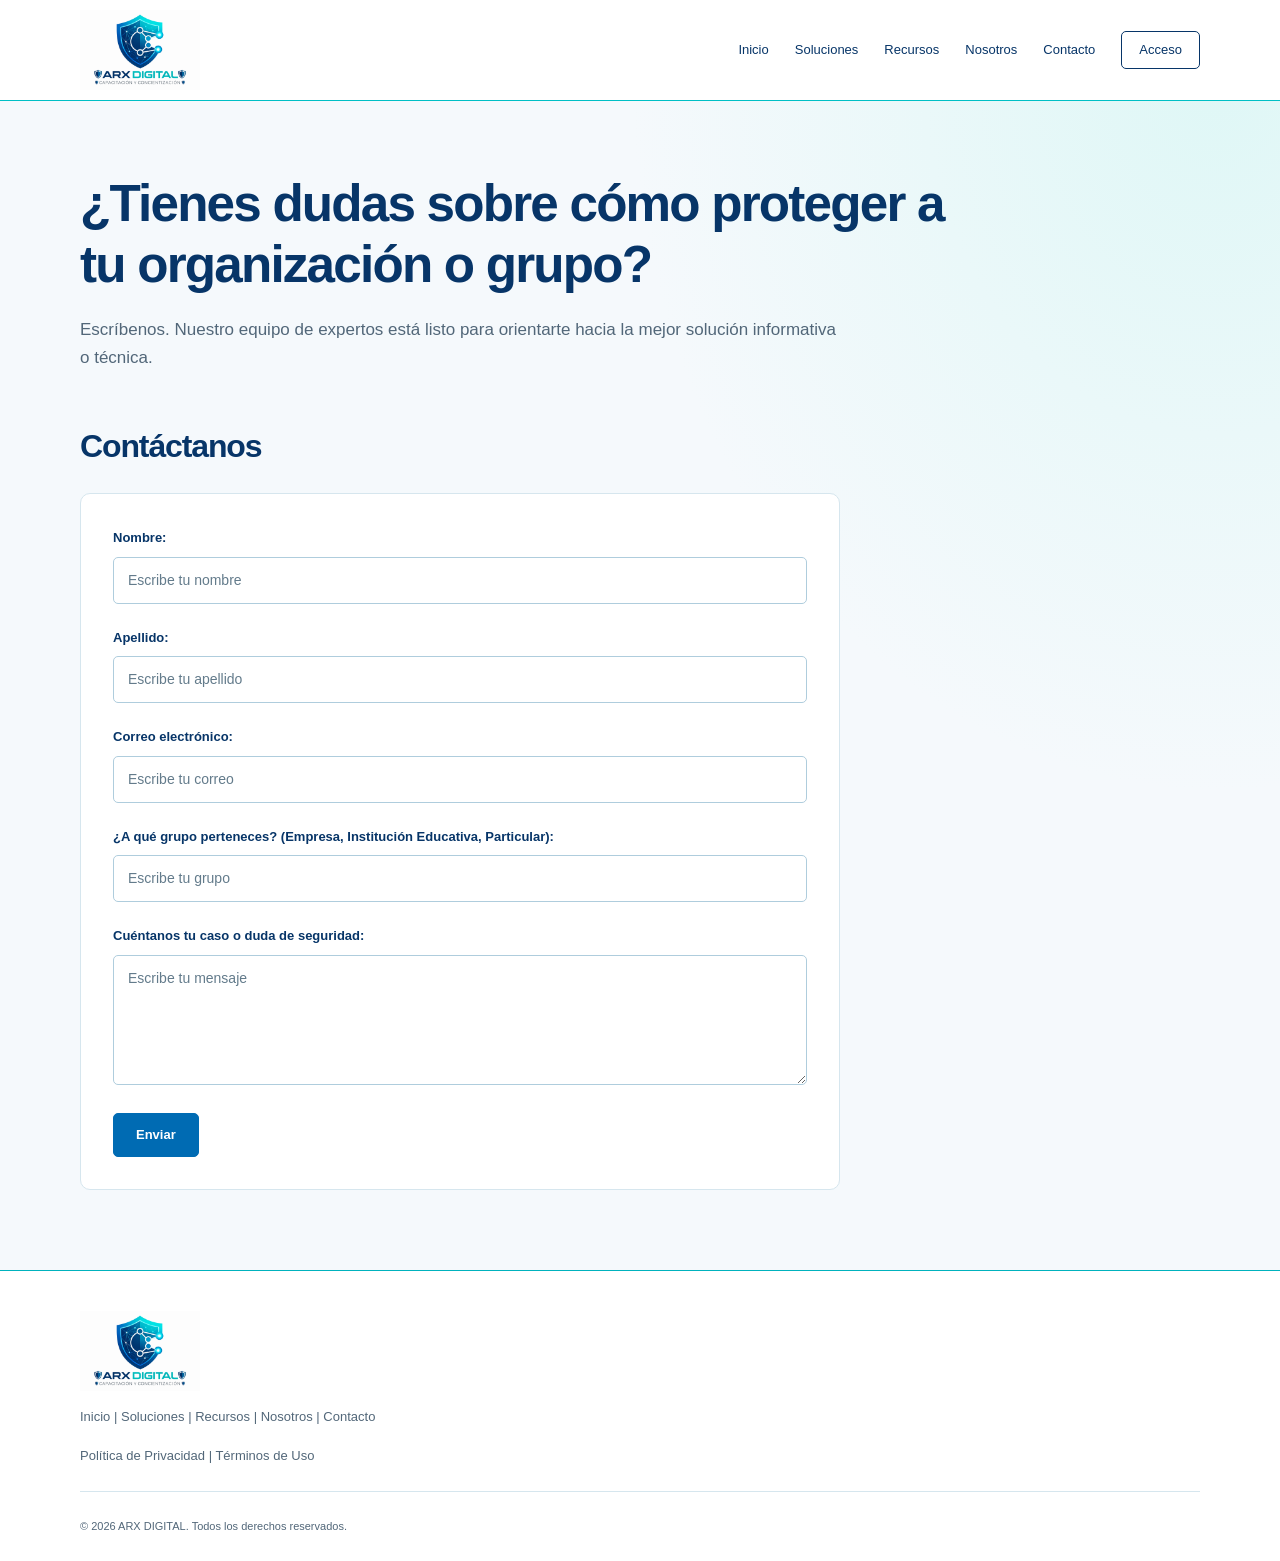
==== Contacto.html @ ed542d1c "Add logo to header and footer in Contacto.html" ====
<!DOCTYPE html>
<html lang="es">
<head>
    <meta charset="UTF-8">
    <meta name="viewport" content="width=device-width, initial-scale=1.0">
    <title>ARX DIGITAL - Contacto</title>
    <link rel="stylesheet" href="css/contacto.css">
</head>
<body>

    <header>
        <nav>
            <a href="index.html"><img class="arx-logo" src="img/logo-arx.png" alt="ARX DIGITAL" width="120" height="80"></a> | 
            <a href="index.html">Inicio</a> 
            <a href="Soluciones.html">Soluciones</a> 
            <a href="Recursos.html">Recursos</a> 
            <a href="Nosotros.html">Nosotros</a> 
            <a href="Contacto.html">Contacto</a>
            <a href="login.html">Acceso</a>
        </nav>
    </header>

    <hr>

    <main>
        <section>
            <h1>¿Tienes dudas sobre cómo proteger a tu organización o grupo?</h1>
            <p>Escríbenos. Nuestro equipo de expertos está listo para orientarte hacia la mejor solución informativa o técnica.</p>
        </section>

        <!-- Sección de Contacto (Formulario Real) -->
        <section>
            <h2>Contáctanos</h2>
            
            <form action="#" method="POST">
                <p>
                    <label for="nombre">Nombre:</label><br>
                    <input type="text" id="nombre" name="nombre" placeholder="Escribe tu nombre" required>
                </p>
                <p>
                    <label for="apellido">Apellido:</label><br>
                    <input type="text" id="apellido" name="apellido" placeholder="Escribe tu apellido" required>
                </p>
                <p>
                    <label for="correo">Correo electrónico:</label><br>
                    <input type="email" id="correo" name="correo" placeholder="Escribe tu correo" required>
                </p>
                <p>
                    <label for="grupo">¿A qué grupo perteneces? (Empresa, Institución Educativa, Particular):</label><br>
                    <input type="text" id="grupo" name="grupo" placeholder="Escribe tu grupo" required>
                </p>
                <p>
                    <label for="mensaje">Cuéntanos tu caso o duda de seguridad:</label><br>
                    <textarea id="mensaje" name="mensaje" rows="4" cols="50" placeholder="Escribe tu mensaje" required></textarea>
                </p>
                <p>
                    <button type="submit">Enviar</button>
                </p>
            </form>
        </section>
    </main>

    <hr>

    <footer>
        <p><strong><img class="arx-logo" src="img/logo-arx.png" alt="ARX DIGITAL" width="120" height="80"></strong></p>
        
        <p>
            <a href="index.html">Inicio</a> |
            <a href="Soluciones.html">Soluciones</a> |
            <a href="Recursos.html">Recursos</a> |
            <a href="Nosotros.html">Nosotros</a> |
            <a href="Contacto.html">Contacto</a>
        </p>

        <p>
           <span id="btn-privacidad" class="open-modal-link">Política de Privacidad</span> |
           <span id="btn-terminos" class="open-modal-link">Términos de Uso</span> 
        </p>

        <p>&copy; 2026 ARX DIGITAL. Todos los derechos reservados.</p>
    </footer>

    <!-- Archivo JavaScript para controlar las ventanas modales dinámicamente -->
    <script src="js/contacto.js"></script>
</body>
</html>
---- css/contacto.css ----
:root {
    --ink: #073568;
    --muted: #526779;
    --line: #d6e6ee;
    --soft: #edf8fa;
    --radius: 10px;
}

* {
    box-sizing: border-box;
}

html {
    scroll-behavior: smooth;
}

body {
    margin: 0;
    color: var(--ink);
    background: #fff;
    font-family: Arial, Helvetica, sans-serif;
    line-height: 1.65;
}

a {
    color: inherit;
    text-decoration: none;
}

a:hover {
    text-decoration: underline;
    text-underline-offset: 5px;
}

a:focus-visible,
button:focus-visible,
input:focus-visible,
textarea:focus-visible {
    outline: 3px solid #00869b;
    outline-offset: 5px;
}

header {
    border-bottom: 1px solid var(--line);
    background: #fff;
}

header nav {
    width: min(1120px, 88%);
    min-height: 96px;
    margin-inline: auto;
    display: flex;
    align-items: center;
    justify-content: flex-end;
    flex-wrap: wrap;
    gap: 26px;
}

header nav a:first-child {
    margin-right: auto;
    font-weight: 800;
    font-size: 14px;
    letter-spacing: 1px;
    white-space: nowrap;
}

header nav {
    font-size: 0;
}

header nav a {
    color: var(--ink);
    font-size: 13px;
    padding-block: 10px;
}

header nav a:last-child {
    border: 1px solid var(--ink);
    padding: 7px 17px;
    border-radius: 5px;
}

header nav a:last-child:hover {
    background: var(--ink);
    color: #fff;
    text-decoration: none;
}

body > hr {
    display: none;
}

main {
    width: min(1120px, 88%);
    margin-inline: auto;
}

main section {
    margin-block: 76px;
}

main section:first-child {
    margin-top: 72px;
    margin-bottom: 55px;
}

h1,
h2,
h3 {
    line-height: 1.2;
    margin: 0 0 20px;
    letter-spacing: -0.035em;
}

h1 {
    max-width: 880px;
    font-size: clamp(32px, 4vw, 54px);
    font-weight: 750;
}

h2 {
    font-size: clamp(25px, 2.5vw, 32px);
}

h3 {
    font-size: 20px;
    letter-spacing: -0.02em;
}

p {
    color: var(--muted);
    margin: 0 0 20px;
}

main section:first-child p {
    max-width: 760px;
    font-size: 17px;
}

main section:nth-child(2) {
    max-width: 760px;
    margin-top: 0;
    margin-bottom: 80px;
}

form {
    width: 100%;
    margin-top: 28px;
    padding: 32px;
    border: 1px solid var(--line);
    border-radius: var(--radius);
    background: #fff;
}

form p {
    margin-bottom: 22px;
    color: var(--ink);
    font-size: 14px;
}

form label {
    display: inline-block;
    margin-bottom: 8px;
    color: var(--ink);
    font-size: 13px;
    font-weight: 700;
}

form input,
form textarea {
    display: block;
    width: 100%;
    padding: 12px 14px;
    border: 1px solid #afcddd;
    border-radius: 5px;
    background: #fff;
    color: var(--ink);
    font-family: Arial, Helvetica, sans-serif;
    font-size: 14px;
    line-height: 1.5;
    transition: border-color 0.2s ease;
}

form input {
    min-height: 44px;
}

form textarea {
    min-height: 130px;
    resize: vertical;
}

form input::placeholder,
form textarea::placeholder {
    color: #637b8b;
    opacity: 1;
}

form input:focus,
form textarea:focus {
    border-color: #00869b;
    outline: none;
}

form p:last-child {
    margin-top: 28px;
    margin-bottom: 0;
}

form button {
    display: inline-flex;
    justify-content: center;
    align-items: center;
    min-height: 44px;
    padding: 12px 22px;
    border: 1px solid var(--ink);
    border-radius: 5px;
    background: var(--ink);
    color: #fff;
    font-family: Arial, Helvetica, sans-serif;
    font-size: 13px;
    font-weight: 700;
    cursor: pointer;
    transition: background 0.2s ease;
}

form button:hover {
    background: #075781;
}

footer {
    margin-top: 80px;
    padding: 40px max(6%, calc((100% - 1120px) / 2)) 0;
    border-top: 1px solid var(--line);
    background: #fff;
}

footer p:first-child {
    margin-bottom: 15px;
}

footer p:first-child strong {
    display: inline-block;
    color: var(--ink);
    font-size: 14px;
    font-weight: 800;
    letter-spacing: 1px;
}

footer p a {
    color: var(--muted);
    font-size: 13px;
}

footer p a:hover {
    color: var(--ink);
}

footer p {
    font-size: 13px;
    margin-bottom: 18px;
}

footer p:last-child {
    margin: 25px 0 0;
    padding-block: 25px;
    border-top: 1px solid var(--line);
    font-size: 11px;
}

.open-modal-link {
    color: var(--muted);
    font-size: 13px;
    cursor: pointer;
    text-decoration: none;
}

.open-modal-link:hover {
    color: var(--ink);
    text-decoration: underline;
}

.modal-overlay {
    display: flex;
    position: fixed;
    top: 0;
    left: 0;
    width: 100vw;
    height: 100vh;
    background-color: rgba(0, 0, 0, 0.6);
    z-index: 9999;
    justify-content: center;
    align-items: center;
}

.modal-content {
    background-color: #ffffff;
    padding: 32px;
    border-radius: var(--radius);
    max-width: 650px;
    width: 90%;
    max-height: 80vh;
    overflow-y: auto;
    position: relative;
    box-shadow: 0 10px 25px rgba(0, 0, 0, 0.2);
}

.modal-subtitle {
    font-size: 13px;
    color: var(--muted);
    margin-bottom: 20px;
    border-bottom: 1px solid var(--line);
    padding-bottom: 10px;
}

.close-btn {
    position: absolute;
    top: 16px;
    right: 20px;
    font-size: 28px;
    line-height: 1;
    color: var(--muted);
    cursor: pointer;
    user-select: none;
}

.close-btn:hover {
    color: var(--ink);
}


@media (max-width: 850px) {
    header nav {
        min-height: auto;
        justify-content: center;
        gap: 19px;
        padding-block: 20px;
    }
    header nav a:first-child {
        width: 100%;
        margin-right: 0;
        text-align: center;
    }
    main { width: 88%; }
    main section:first-child { margin-top: 50px; }
    main section:nth-child(2) { max-width: 100%; }
    form { padding: 28px; }
    footer { padding-inline: 6%; }
}

@media (max-width: 560px) {
    header nav { width: 90%; gap: 12px; }
    header nav a { font-size: 12px; }
    main { width: 90%; }
    main section { margin-block: 50px; }
    main section:first-child { margin-top: 42px; margin-bottom: 40px; }
    h1 { font-size: clamp(30px, 8vw, 38px); }
    h2 { font-size: 25px; }
    main section:first-child p { font-size: 15px; }
    form { padding: 22px 18px; }
    form p { margin-bottom: 20px; }
    form input, form textarea { font-size: 16px; }
    form button { width: 100%; }
    footer { margin-top: 55px; padding: 30px 5% 0; }
}

body { background: radial-gradient(ellipse at 95% 5%, #dff7f6 0, transparent 34%), #f5f9fc; }
header, footer { background-color: #fff; }
header { border-bottom-color: #00bfc5; }
footer { border-top-color: #00b2bd; }
nav a:hover, nav a[aria-current] { color: #00798c; }
.eyebrow, .section-label { color: #007984; }
.visual { color: #007c99; }
.button, .btn-submit, .btn-accept, form button[type="submit"] { background-color: #006bb3; border-color: #006bb3; color: #fff; }
.button:hover, .btn-submit:hover, .btn-accept:hover, form button[type="submit"]:hover { background-color: #073568; border-color: #073568; }
.button.secondary { background-color: #fff; color: #073568; border-color: #afcddd; }
.hero-link, .card-link, .text-link, .forgot-password, .pie a, .register-redirect a { color: #006b99; }
input[type="checkbox"] { accent-color: #007c99; }
/* Tamaño del logo, sin alterar los contenedores existentes. */
.arx-logo { display: inline-block; width: 120px; height: 80px; object-fit: contain; vertical-align: middle; }
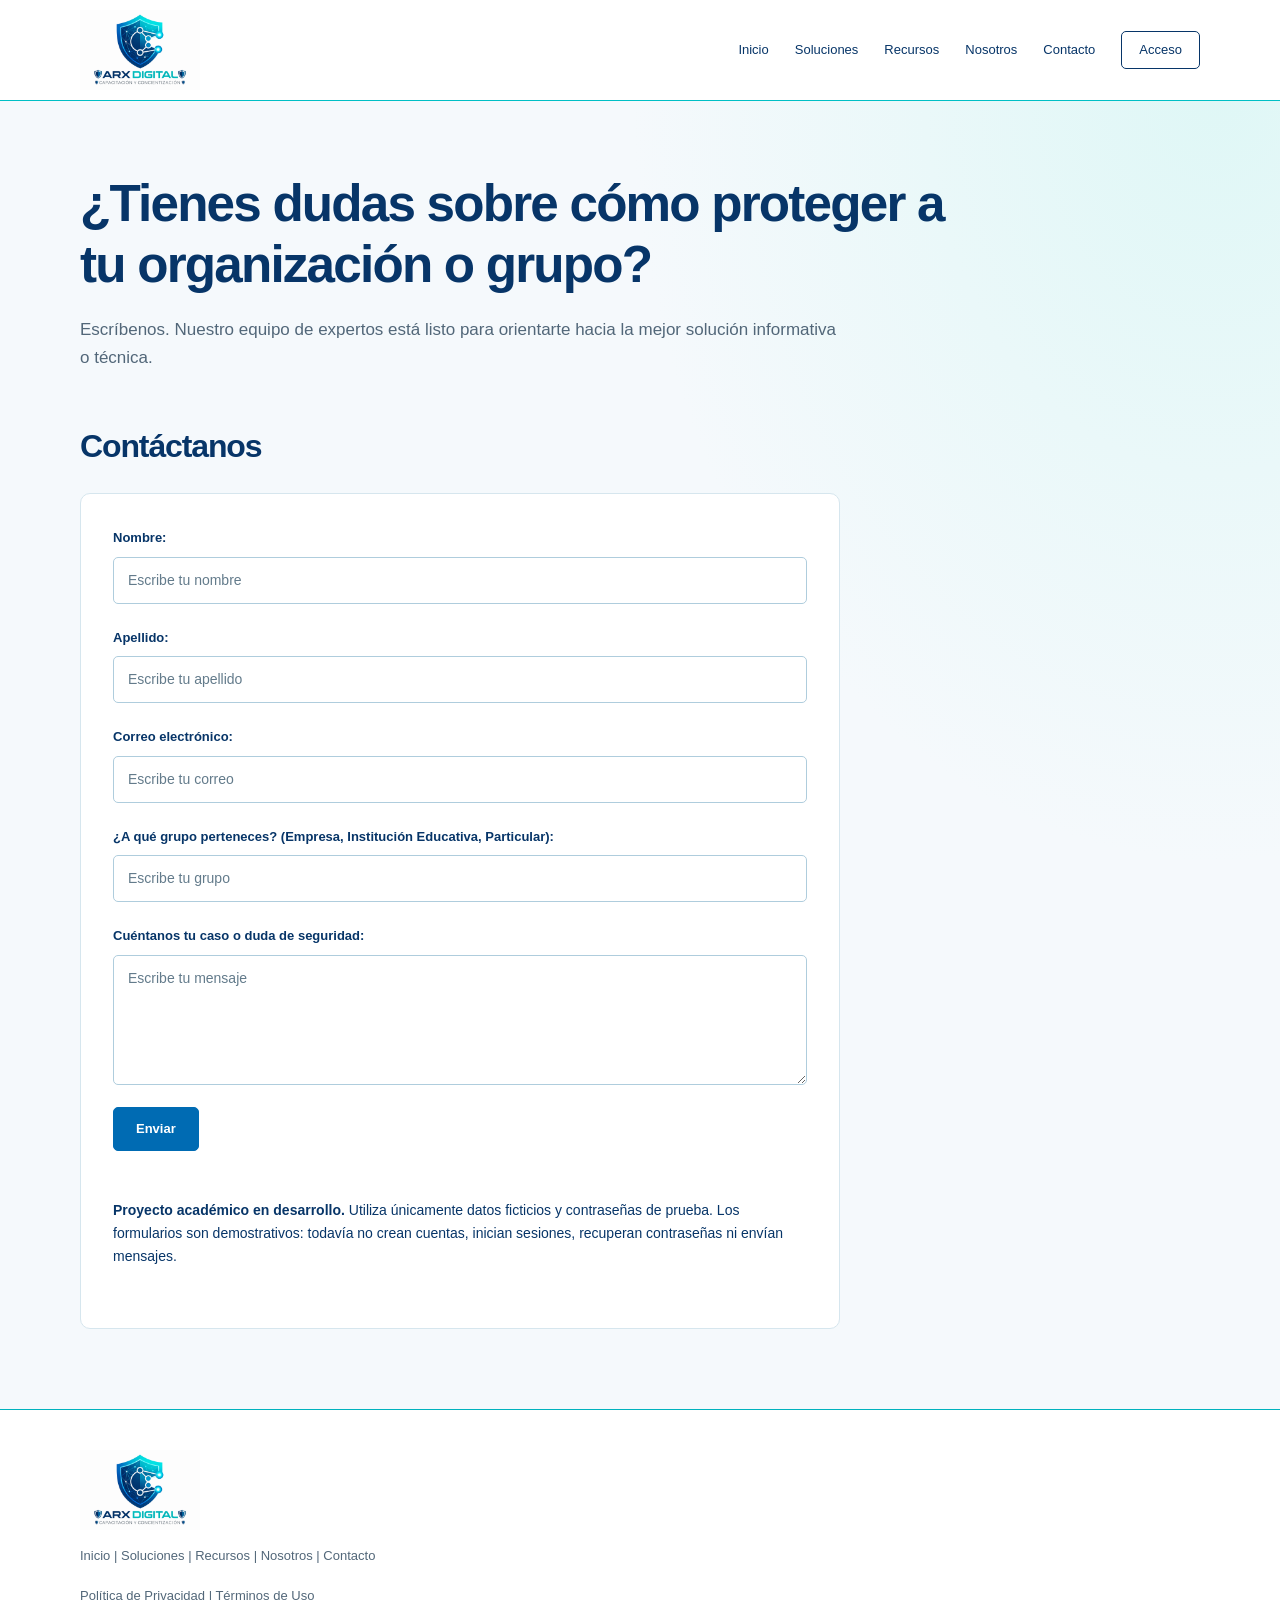
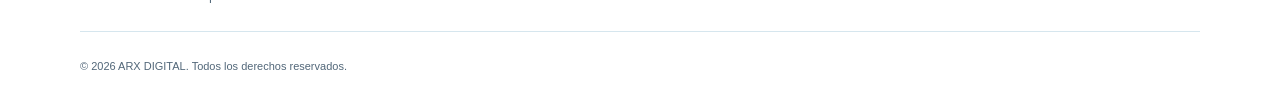
==== commit c8c2db9d: "Update Contacto.html" ====
--- a/Contacto.html
+++ b/Contacto.html
@@ -28,7 +28,6 @@
             <p>Escríbenos. Nuestro equipo de expertos está listo para orientarte hacia la mejor solución informativa o técnica.</p>
         </section>
 
-        <!-- Sección de Contacto (Formulario Real) -->
         <section>
             <h2>Contáctanos</h2>
             
@@ -56,6 +55,13 @@
                 <p>
                     <button type="submit">Enviar</button>
                 </p>
+                 <br>
+                <p class="aviso-academico">
+                    <strong>Proyecto académico en desarrollo.</strong>
+                    Utiliza únicamente datos ficticios y contraseñas de prueba.
+                    Los formularios son demostrativos: todavía no crean cuentas,
+                    inician sesiones, recuperan contraseñas ni envían mensajes.
+                </p>
             </form>
         </section>
     </main>
@@ -81,7 +87,6 @@
         <p>&copy; 2026 ARX DIGITAL. Todos los derechos reservados.</p>
     </footer>
 
-    <!-- Archivo JavaScript para controlar las ventanas modales dinámicamente -->
     <script src="js/contacto.js"></script>
 </body>
 </html>
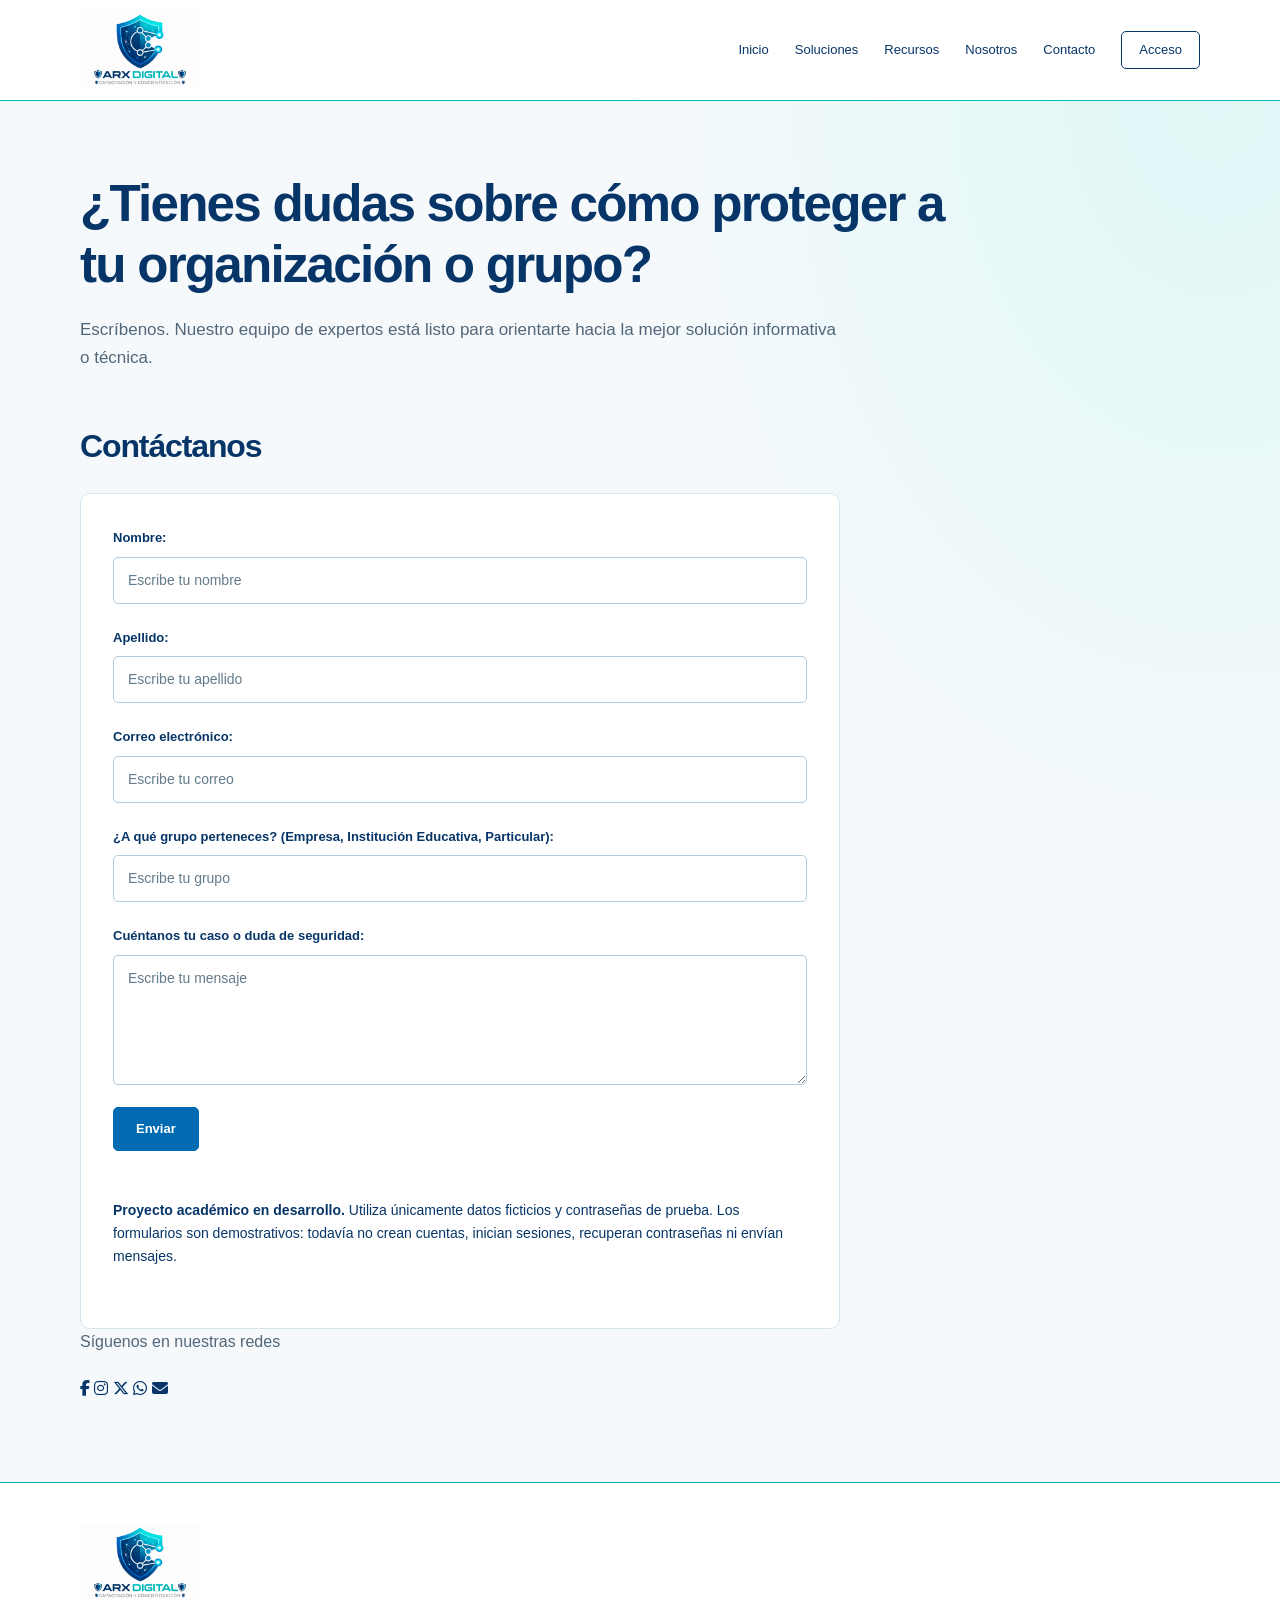
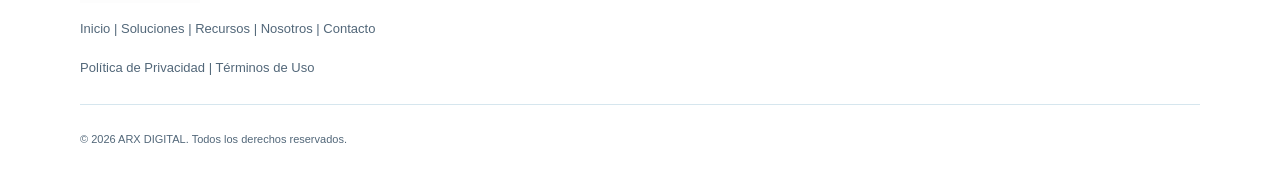
==== commit 8632d2b6: "Enhance Contact Page with Social Media Links Added social media links and updated contact form." ====
--- a/Contacto.html
+++ b/Contacto.html
@@ -5,6 +5,7 @@
     <meta name="viewport" content="width=device-width, initial-scale=1.0">
     <title>ARX DIGITAL - Contacto</title>
     <link rel="stylesheet" href="css/contacto.css">
+    <link rel="stylesheet" href="https://cdnjs.cloudflare.com/ajax/libs/font-awesome/6.5.1/css/all.min.css">
 </head>
 <body>
 
@@ -63,6 +64,26 @@
                     inician sesiones, recuperan contraseñas ni envían mensajes.
                 </p>
             </form>
+            <div class="redes-sociales">
+  <p class="redes-titulo">Síguenos en nuestras redes</p>
+  <div class="redes-iconos">
+    <a href="https://facebook.com/TU_PAGINA" target="_blank" rel="noopener" aria-label="Facebook" class="red facebook">
+      <i class="fa-brands fa-facebook-f"></i>
+    </a>
+    <a href="https://instagram.com/TU_USUARIO" target="_blank" rel="noopener" aria-label="Instagram" class="red instagram">
+      <i class="fa-brands fa-instagram"></i>
+    </a>
+    <a href="https://x.com/TU_USUARIO" target="_blank" rel="noopener" aria-label="Twitter / X" class="red twitter">
+      <i class="fa-brands fa-x-twitter"></i>
+    </a>
+    <a href="https://wa.me/51999999999" target="_blank" rel="noopener" aria-label="WhatsApp" class="red whatsapp">
+      <i class="fa-brands fa-whatsapp"></i>
+    </a>
+    <a href="mailto:contacto@tudominio.com" aria-label="Correo" class="red correo">
+      <i class="fa-solid fa-envelope"></i>
+    </a>
+  </div>
+</div>
         </section>
     </main>
 
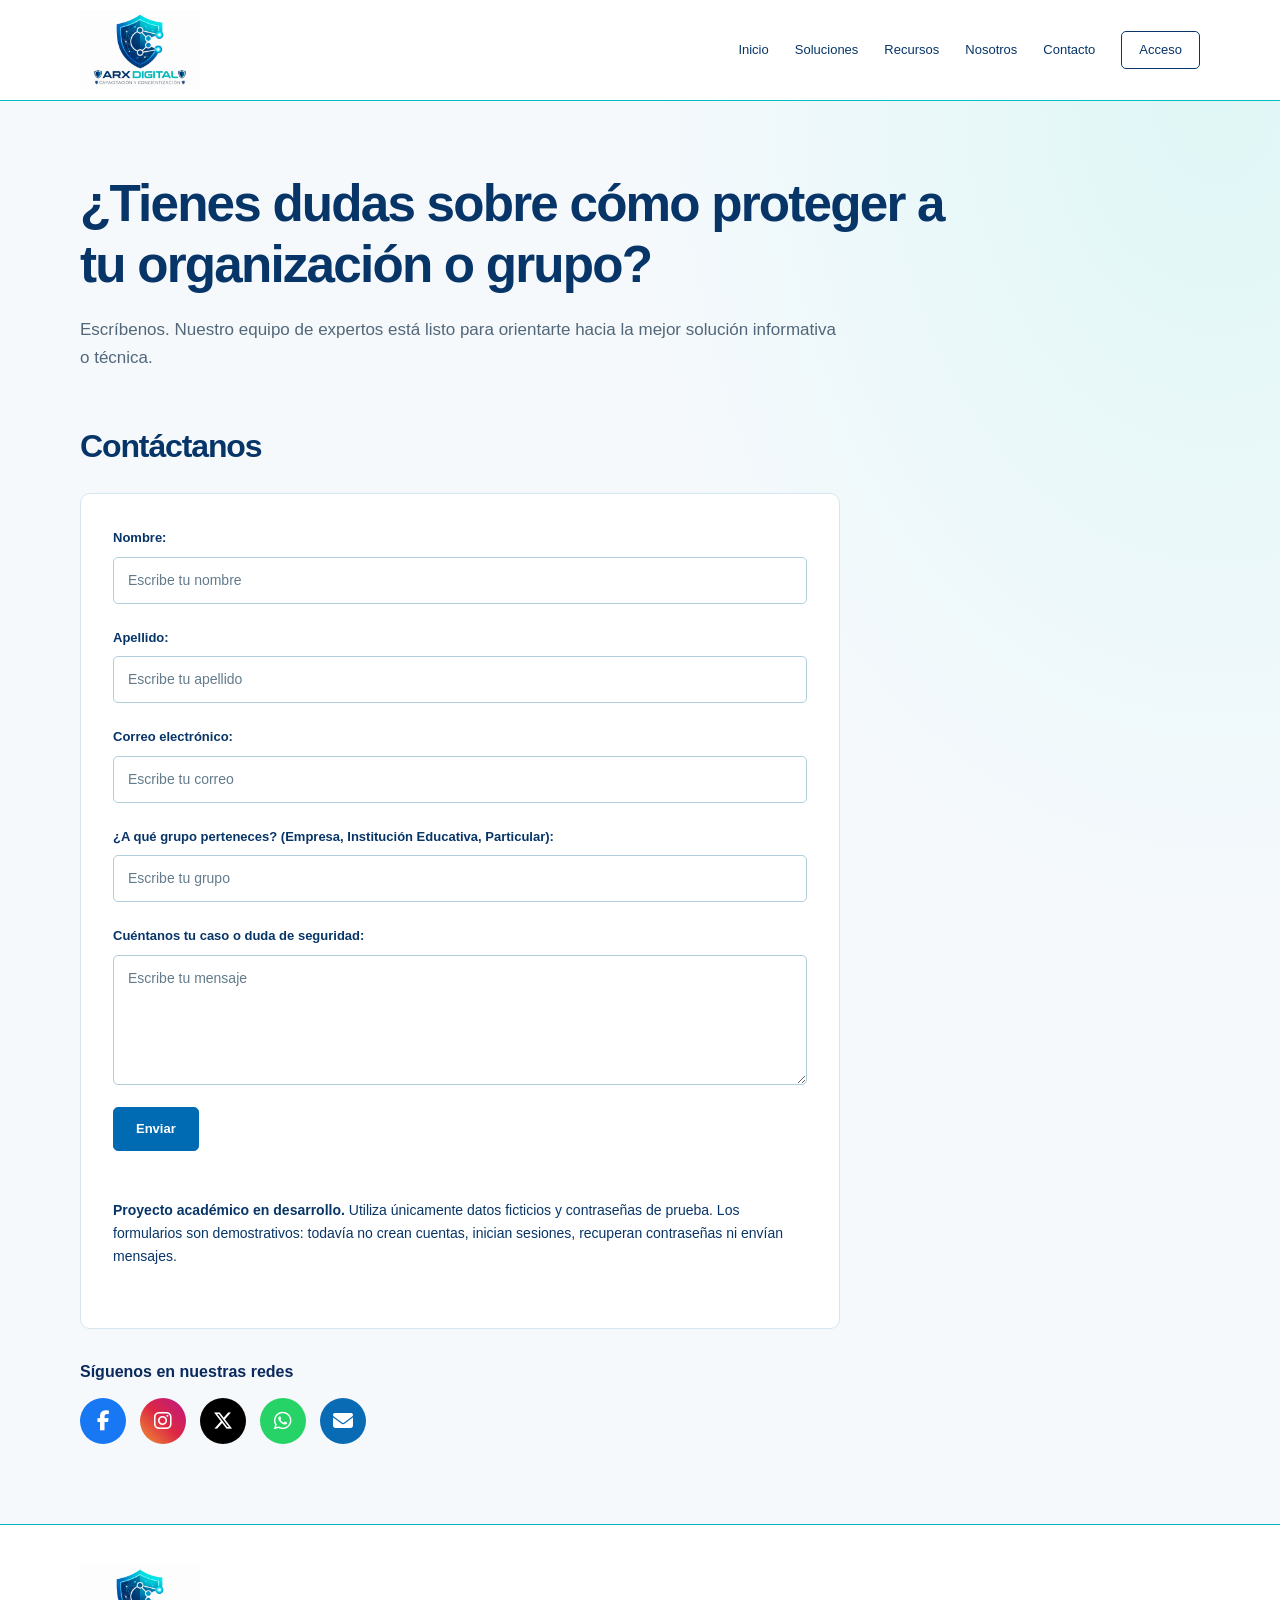
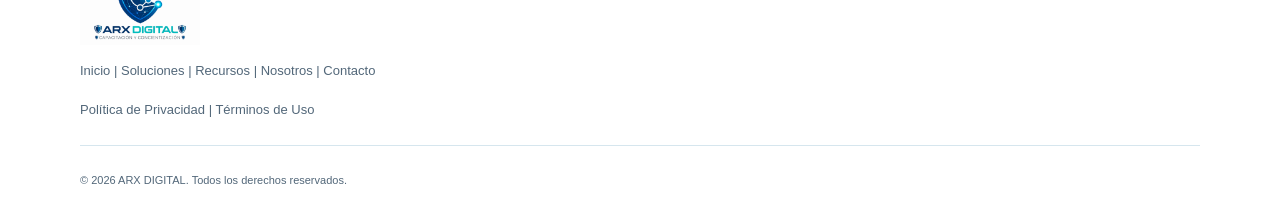
==== commit 15d3bb78: "Update Contacto.html" ====
--- a/Contacto.html
+++ b/Contacto.html
@@ -3,7 +3,7 @@
 <head>
     <meta charset="UTF-8">
     <meta name="viewport" content="width=device-width, initial-scale=1.0">
-    <title>ARX DIGITAL - Contacto</title>
+    <title>Contacto | ARX DIGITAL</title>
     <link rel="stylesheet" href="css/contacto.css">
     <link rel="stylesheet" href="https://cdnjs.cloudflare.com/ajax/libs/font-awesome/6.5.1/css/all.min.css">
 </head>
--- a/css/contacto.css
+++ b/css/contacto.css
@@ -378,3 +378,43 @@
 input[type="checkbox"] { accent-color: #007c99; }
 /* Tamaño del logo, sin alterar los contenedores existentes. */
 .arx-logo { display: inline-block; width: 120px; height: 80px; object-fit: contain; vertical-align: middle; }
+.redes-sociales {
+  text-align: left;
+  margin-top: 30px;
+}
+
+.redes-titulo {
+  font-weight: bold;
+  color: #0a2a5e;
+  margin-bottom: 12px;
+}
+
+.redes-iconos {
+  display: flex;
+  gap: 14px;
+  flex-wrap: wrap;
+}
+
+.red {
+  width: 46px;
+  height: 46px;
+  border-radius: 50%;
+  display: flex;
+  align-items: center;
+  justify-content: center;
+  color: #fff;
+  font-size: 20px;
+  text-decoration: none;
+  transition: transform 0.2s ease, box-shadow 0.2s ease;
+}
+
+.red:hover {
+  transform: translateY(-4px);
+  box-shadow: 0 6px 14px rgba(0, 0, 0, 0.2);
+}
+
+.facebook  { background: #1877f2; }
+.instagram { background: linear-gradient(45deg, #f09433, #dc2743, #bc1888); }
+.twitter   { background: #000; }
+.whatsapp  { background: #25d366; }
+.correo    { background: #0a6bb5; }
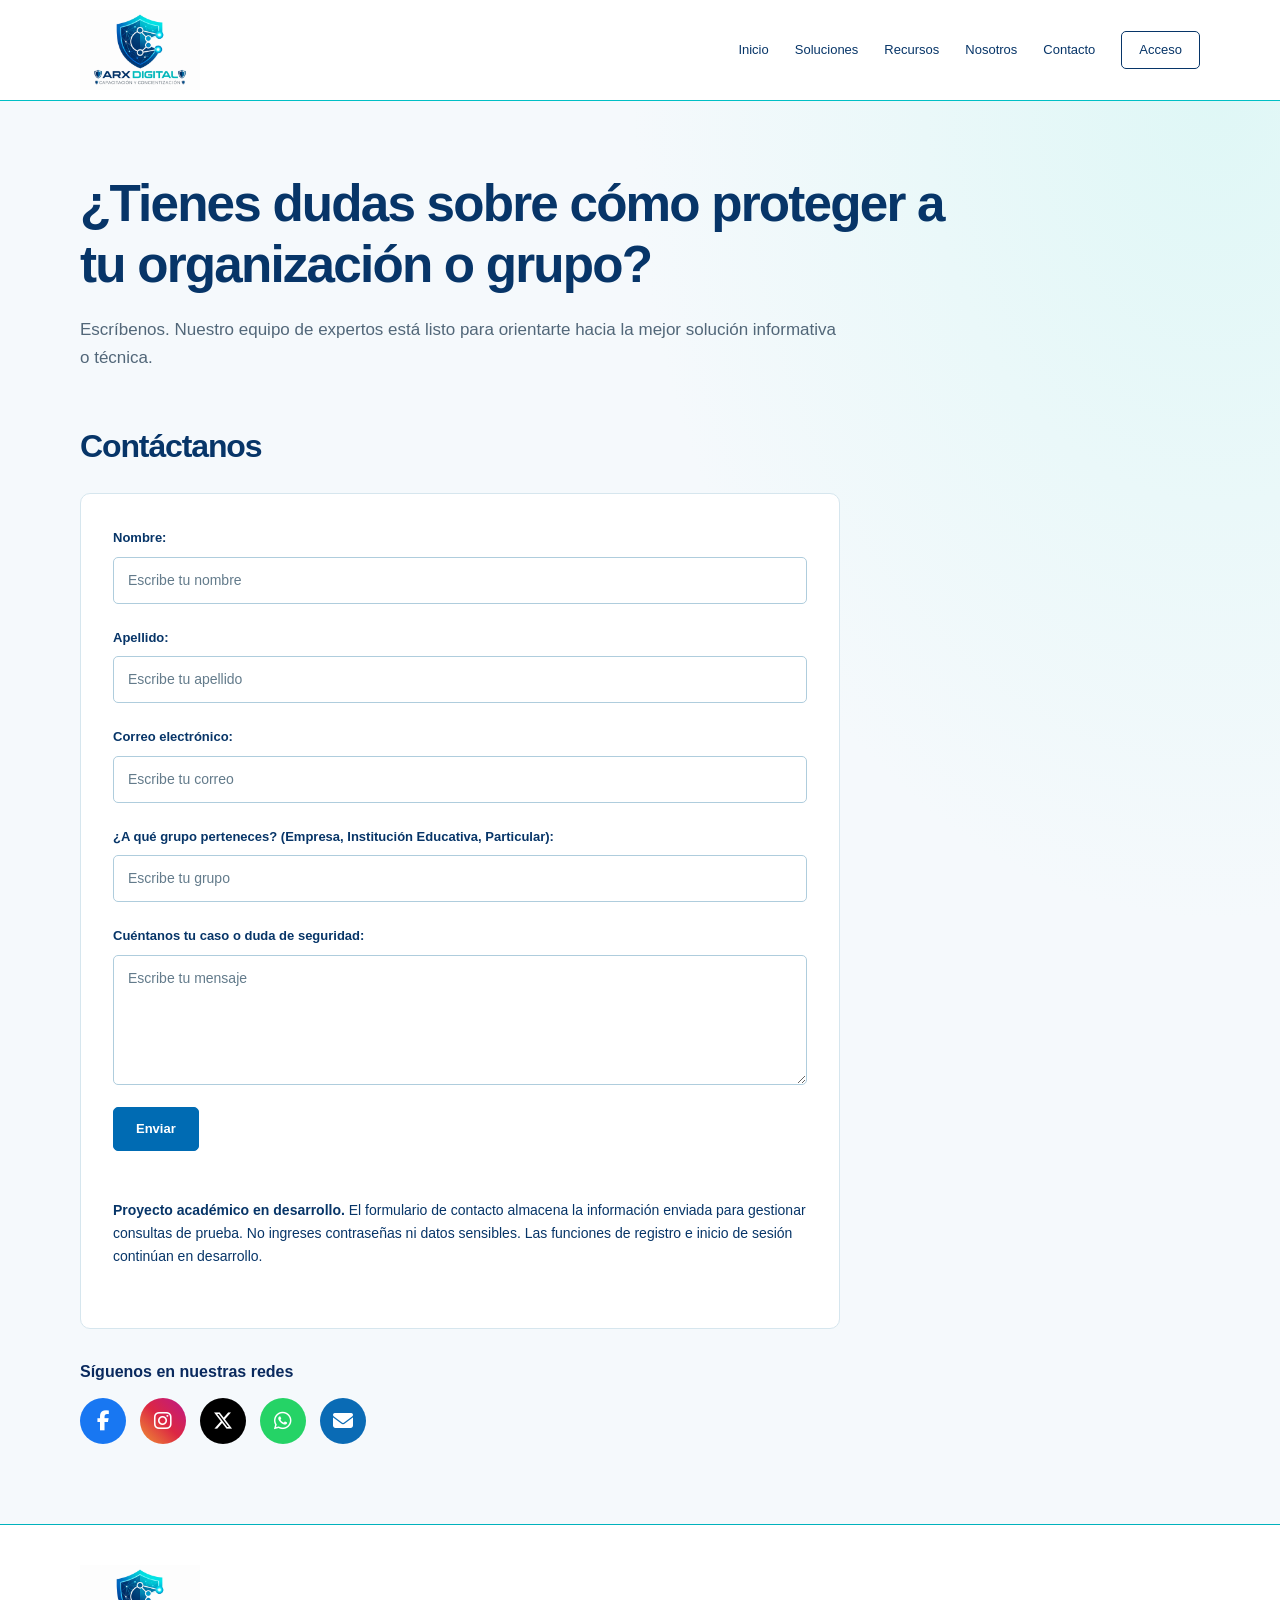
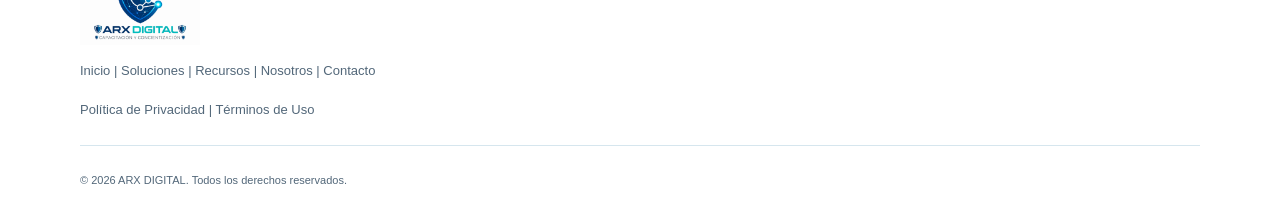
==== commit 7c54ce27: "Update Contacto.html" ====
--- a/Contacto.html
+++ b/Contacto.html
@@ -59,9 +59,11 @@
                  <br>
                 <p class="aviso-academico">
                     <strong>Proyecto académico en desarrollo.</strong>
-                    Utiliza únicamente datos ficticios y contraseñas de prueba.
-                    Los formularios son demostrativos: todavía no crean cuentas,
-                    inician sesiones, recuperan contraseñas ni envían mensajes.
+                     El formulario de contacto almacena la información
+                     enviada para gestionar consultas de prueba.
+                    No ingreses contraseñas ni datos sensibles.
+                    Las funciones de registro e inicio de sesión
+                    continúan en desarrollo.
                 </p>
             </form>
             <div class="redes-sociales">
